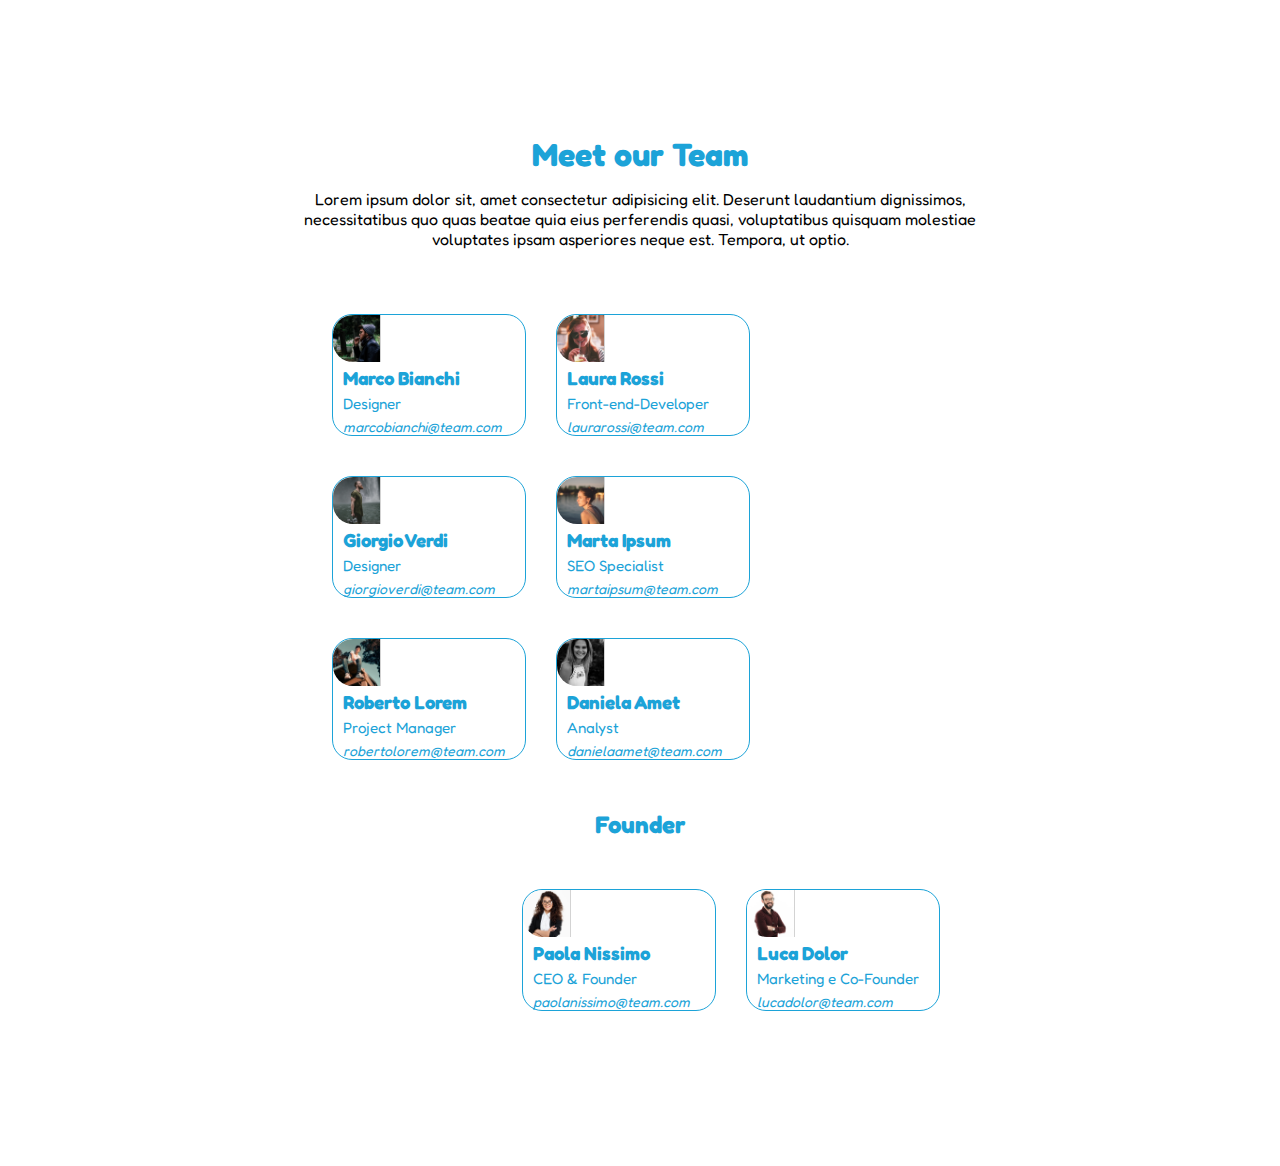
==== bonus/index.html @ 030117f7 "creata cartella bonus" ====
<!DOCTYPE html>
<html lang="en">
<head>
    <meta charset="UTF-8">
    <meta http-equiv="X-UA-Compatible" content="IE=edge">
    <meta name="viewport" content="width=device-width, initial-scale=1.0">

    <link rel="preconnect" href="https://fonts.googleapis.com">
    <link rel="preconnect" href="https://fonts.gstatic.com" crossorigin>
    <link href="https://fonts.googleapis.com/css2?family=Fredoka:wght@300;400;500;600&display=swap" rel="stylesheet">

    <link rel="stylesheet" href="css/style.css">
    <title>Meet ou Team - Bonus</title>
</head>

<body>

        <!-- qui inizia la pagina -->
    <div class="container">
    
        <!-- titolo -->
        <header>
            <h1>Meet our Team</h1>
            <p class="subtitle">Lorem ipsum dolor sit, amet consectetur adipisicing elit. Deserunt laudantium dignissimos, necessitatibus quo quas beatae quia eius perferendis quasi, voluptatibus quisquam molestiae voluptates ipsam asperiores neque est. Tempora, ut optio.</p>
        </header>
    
        <main>

            <section class="colum clearfix">

        <!-- parte team -->
                <div class="col">
                    <img src="img/male1.png" alt="Marco Bianchi Portrait">
                    
                    <div class="card">
                        <h3>Marco Bianchi</h3>
                        <span class="info job">Designer</span>
                        <span class="info mail">marcobianchi@team.com</span>
                    </div>

                </div>

                <div class="col">
                    <img src="img/female1.png" alt="Laura Rossi Portrait">
                    
                    <div class="card">

                        <h3>Laura Rossi</h3>
                        <span class="info job">Front-end-Developer</span>
                        <span class="info mail">laurarossi@team.com</span>
                    </div>

                </div>

                <div class="col">
                    <img src="img/male2.png" alt="Giorgio Verdi Portrait">
                    
                    <div class="card">
                        <h3>Giorgio Verdi</h3>
                        <span class="info job">Designer</span>
                        <span class="info mail">giorgioverdi@team.com</span>
                    </div>

                </div>

                <div class="col">
                    <img src="img/female2.png" alt="Marta Ipsum Portrait">
                    
                    <div class="card">
                        <h3>Marta Ipsum</h3>
                        <span class="info job">SEO Specialist</span>
                        <span class="info mail">martaipsum@team.com</span>
                    </div>

                </div>

                <div class="col">
                    <img src="img/male3.png" alt="Roberto Lorem Portrait">
                    
                    <div class="card">
                        <h3>Roberto Lorem</h3>
                        <span class="info job">Project Manager</span>
                        <span class="info mail">robertolorem@team.com</span>
                    </div>

                </div>

                <div class="col">
                    <img src="img/female3.png" alt="Daniela Amet Portrait">
                    
                    <div class="card">
                        <h3>Daniela Amet</h3>
                        <span class="info job">Analyst</span>
                        <span class="info mail">danielaamet@team.com</span>
                    </div>

                </div>

            </section>
            
            <h2>Founder</h2>

            <section class="colum clearfix">

                <div class="bloc"></div>

                <div class="col">
                    <img src="img/female4.png" alt="Paola Nissimo Portrait">
                    
                    <div class="card">
                        <h3>Paola Nissimo</h3>
                        <span class="info job">CEO & Founder</span>
                        <span class="info mail">paolanissimo@team.com</span>
                    </div>

                </div>

                <div class="col">
                    <img src="img/male4.png" alt="Luca Dolor Portrait">
                    
                    <div class="card">
                        <h3>Luca Dolor</h3>
                        <span class="info job">Marketing e Co-Founder</span>
                        <span class="info mail">lucadolor@team.com</span>
                    </div>

                </div>

            </section>
        </main>
    </div>
</body>

</html>
---- bonus/css/style.css ----
/* RESET PAGINA */
*{
    margin: 0;
    padding: 0;
    box-sizing: border-box;
    font-family: fredoka, sans-serif;
}

/* COMMON */
body{
    background-color: white;
}

.container{
    width: 70%;
    margin:auto;
    padding: 120px 100px;
}

.col{
    width: calc(90%/3);
    background-color: white;
    float: left;
    margin: 20px 15px;
    border-radius: 20px;
    border: 1px solid #1ca3d8;
    /* box-shadow: 5px 5px 10px  rgba(0, 0, 0, 0.1); */
}

.colum{
    padding: 15px 25px;
}

.bloc{
    width: 160px;
    height: 82px;
    margin: 20px 15px;
    float: left;
}


img{
    width: 25%;
    float: left;
    border-top-left-radius: 20px;
    border-bottom-left-radius: 20px;
    border-right: 1px solid lightgrey;
}

.card{
    color: #1ca3d8;
    float: left;
    padding: 0px 10px;
}

.info{
    display: block;
    text-align: left;
    margin-top: 5px;
}

.clearfix::after{
    content: "";
    display: table;
    clear: both;

}
/* PAGINA */
h1,h2{
    text-align: center;
    color: #1ca3d8;
    margin: 15px
}

.subtitle{
    text-align: center;
    margin-bottom: 30px;
}

h3{
    margin-top: 5px;
}

.job{
    font-size: 15px;
}

.mail{
    font-size: 14px;
    color: #1ca3d8;
    font-style: italic;
}

/* OTHER */
.mail:hover{
    text-decoration: underline;
    color: #e53170;

}

.col:hover{
    box-shadow: 5px 5px 10px  rgba(0, 0, 0, 0.1);
}
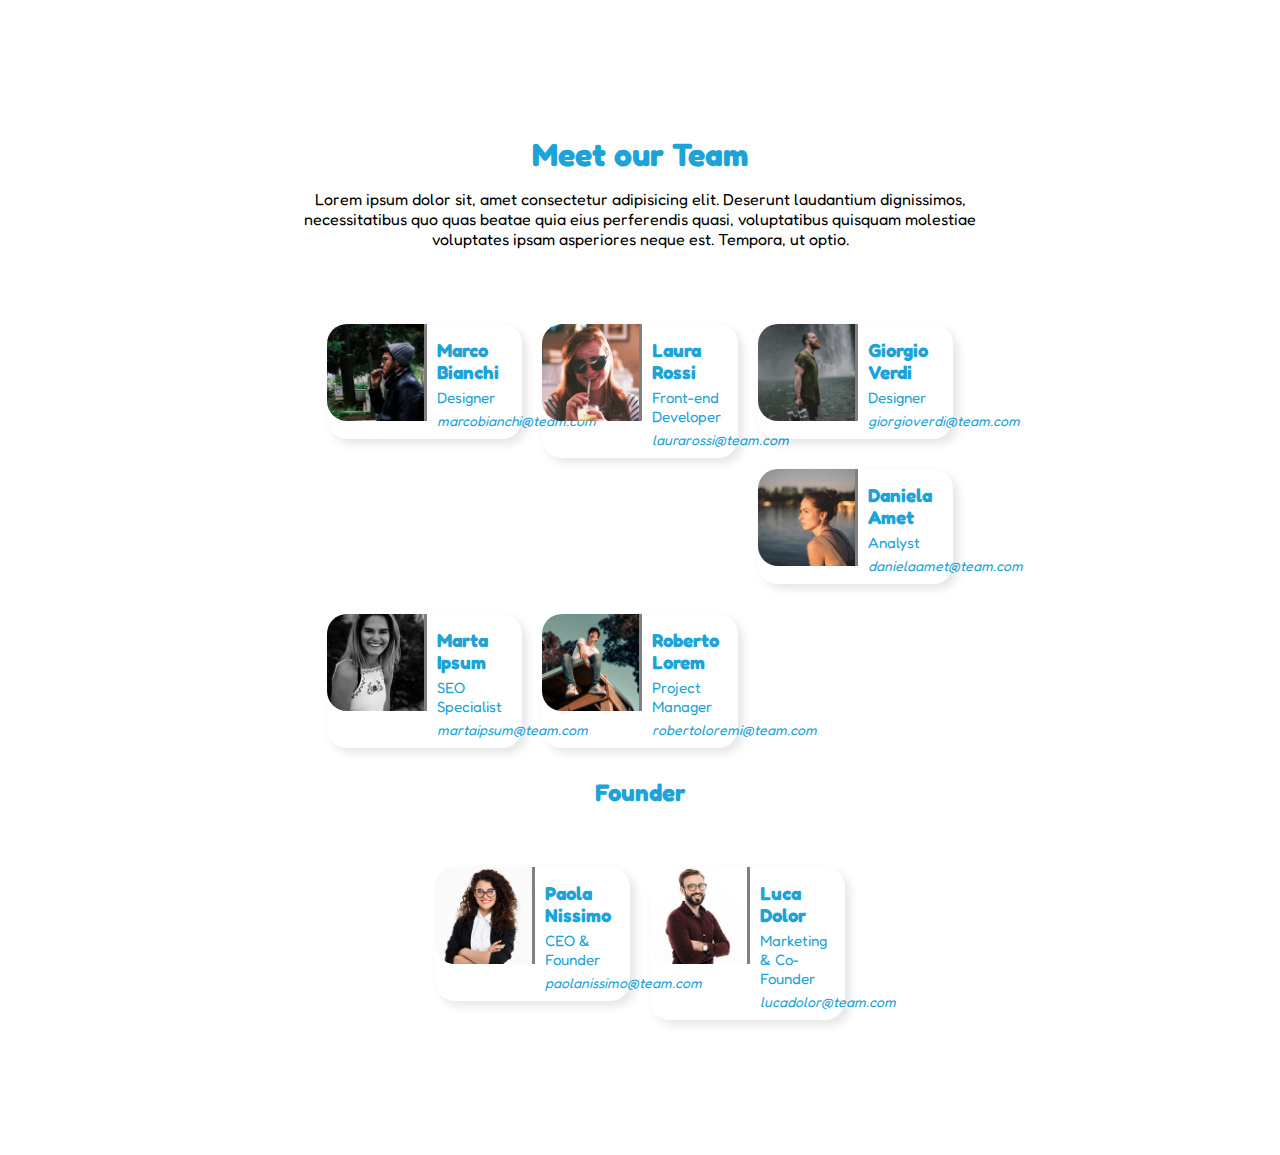
==== commit d0e7181e: "corretto bonus" ====
--- a/bonus/index.html
+++ b/bonus/index.html
@@ -30,68 +30,97 @@
 
         <!-- parte team -->
                 <div class="col">
-                    <img src="img/male1.png" alt="Marco Bianchi Portrait">
                     
-                    <div class="card">
-                        <h3>Marco Bianchi</h3>
-                        <span class="info job">Designer</span>
-                        <span class="info mail">marcobianchi@team.com</span>
+                    <div class="card clearfix">
+                        <img src="img/male1.png" alt="Marco Bianchi Portrait">
+
+                        <div class="card-content">
+
+                            <h3>Marco Bianchi</h3>
+                            <span class="info job">Designer</span>
+                            <span class="info mail">marcobianchi@team.com</span>
+                        </div>
+
                     </div>
 
                 </div>
 
                 <div class="col">
-                    <img src="img/female1.png" alt="Laura Rossi Portrait">
                     
-                    <div class="card">
+                    <div class="card clearfix">
+                        <img src="img/female1.png" alt="Laura Rossi Portrait">
 
-                        <h3>Laura Rossi</h3>
-                        <span class="info job">Front-end-Developer</span>
-                        <span class="info mail">laurarossi@team.com</span>
+                        <div class="card-content">
+
+                            <h3>Laura Rossi</h3>
+                            <span class="info job">Front-end Developer</span>
+                            <span class="info mail">laurarossi@team.com</span>
+                        </div>
+
                     </div>
 
                 </div>
 
                 <div class="col">
-                    <img src="img/male2.png" alt="Giorgio Verdi Portrait">
                     
-                    <div class="card">
-                        <h3>Giorgio Verdi</h3>
-                        <span class="info job">Designer</span>
-                        <span class="info mail">giorgioverdi@team.com</span>
+                    <div class="card clearfix">
+                        <img src="img/male2.png" alt="Giorgio Verdi Portrait">
+
+                        <div class="card-content">
+
+                            <h3>Giorgio Verdi</h3>
+                            <span class="info job">Designer</span>
+                            <span class="info mail">giorgioverdi@team.com</span>
+                        </div>
+
                     </div>
 
                 </div>
 
                 <div class="col">
-                    <img src="img/female2.png" alt="Marta Ipsum Portrait">
                     
-                    <div class="card">
-                        <h3>Marta Ipsum</h3>
-                        <span class="info job">SEO Specialist</span>
-                        <span class="info mail">martaipsum@team.com</span>
+                    <div class="card clearfix">
+                        <img src="img/female2.png" alt="Daniela Amet Portrait">
+
+                        <div class="card-content">
+
+                            <h3>Daniela Amet</h3>
+                            <span class="info job">Analyst</span>
+                            <span class="info mail">danielaamet@team.com</span>
+                        </div>
+
                     </div>
 
                 </div>
 
                 <div class="col">
-                    <img src="img/male3.png" alt="Roberto Lorem Portrait">
                     
-                    <div class="card">
-                        <h3>Roberto Lorem</h3>
-                        <span class="info job">Project Manager</span>
-                        <span class="info mail">robertolorem@team.com</span>
+                    <div class="card clearfix">
+                        <img src="img/female3.png" alt="Marta Ipsum Portrait">
+
+                        <div class="card-content">
+
+                            <h3>Marta Ipsum</h3>
+                            <span class="info job">SEO Specialist</span>
+                            <span class="info mail">martaipsum@team.com</span>
+                        </div>
+
                     </div>
 
                 </div>
 
                 <div class="col">
-                    <img src="img/female3.png" alt="Daniela Amet Portrait">
                     
-                    <div class="card">
-                        <h3>Daniela Amet</h3>
-                        <span class="info job">Analyst</span>
-                        <span class="info mail">danielaamet@team.com</span>
+                    <div class="card clearfix">
+                        <img src="img/male3.png" alt="Roberto Lorem Portrait">
+
+                        <div class="card-content">
+
+                            <h3>Roberto Lorem</h3>
+                            <span class="info job">Project Manager</span>
+                            <span class="info mail">robertoloremi@team.com</span>
+                        </div>
+
                     </div>
 
                 </div>
@@ -100,28 +129,36 @@
             
             <h2>Founder</h2>
 
-            <section class="colum clearfix">
-
-                <div class="bloc"></div>
+            <section class="colum ceo clearfix">
 
                 <div class="col">
-                    <img src="img/female4.png" alt="Paola Nissimo Portrait">
                     
-                    <div class="card">
-                        <h3>Paola Nissimo</h3>
-                        <span class="info job">CEO & Founder</span>
-                        <span class="info mail">paolanissimo@team.com</span>
+                    <div class="card clearfix">
+                        <img src="img/female4.png" alt="Paola Nissimo Portrait">
+
+                        <div class="card-content">
+
+                            <h3>Paola Nissimo</h3>
+                            <span class="info job">CEO & Founder</span>
+                            <span class="info mail">paolanissimo@team.com</span>
+                        </div>
+
                     </div>
 
                 </div>
 
                 <div class="col">
-                    <img src="img/male4.png" alt="Luca Dolor Portrait">
                     
-                    <div class="card">
-                        <h3>Luca Dolor</h3>
-                        <span class="info job">Marketing e Co-Founder</span>
-                        <span class="info mail">lucadolor@team.com</span>
+                    <div class="card centr clearfix">
+                        <img src="img/male4.png" alt="Luca Dolor Portrait">
+
+                        <div class="card-content">
+
+                            <h3>Luca Dolor</h3>
+                            <span class="info job">Marketing & Co-Founder</span>
+                            <span class="info mail">lucadolor@team.com</span>
+                        </div>
+
                     </div>
 
                 </div>
--- a/bonus/css/style.css
+++ b/bonus/css/style.css
@@ -18,13 +18,9 @@
 }
 
 .col{
-    width: calc(90%/3);
-    background-color: white;
+    width: calc(100%/3);
     float: left;
-    margin: 20px 15px;
-    border-radius: 20px;
-    border: 1px solid #1ca3d8;
-    /* box-shadow: 5px 5px 10px  rgba(0, 0, 0, 0.1); */
+    padding: 0 10px;
 }
 
 .colum{
@@ -38,7 +34,6 @@
     float: left;
 }
 
-
 img{
     width: 25%;
     float: left;
@@ -47,16 +42,35 @@
     border-right: 1px solid lightgrey;
 }
 
+img{
+        width: 100px;
+        float: left;
+        border-right: 3px solid gray;
+}
+
 .card{
     color: #1ca3d8;
-    float: left;
-    padding: 0px 10px;
+    margin-top: 30px;
+    border-radius: 20px;
+    box-shadow: 5px 5px 10px  rgba(0, 0, 0, 0.1);
 }
+
+.card-content{
+    float: right;
+    width: calc(100% - 100px);
+    padding: 10px;
+}
+
 
 .info{
     display: block;
     text-align: left;
     margin-top: 5px;
+}
+
+.ceo{
+    display: flex;
+    justify-content: center;
 }
 
 .clearfix::after{
@@ -98,6 +112,6 @@
 
 }
 
-.col:hover{
-    box-shadow: 5px 5px 10px  rgba(0, 0, 0, 0.1);
+img:hover{
+    border-right: 3px solid #1ca3d8;
 }
